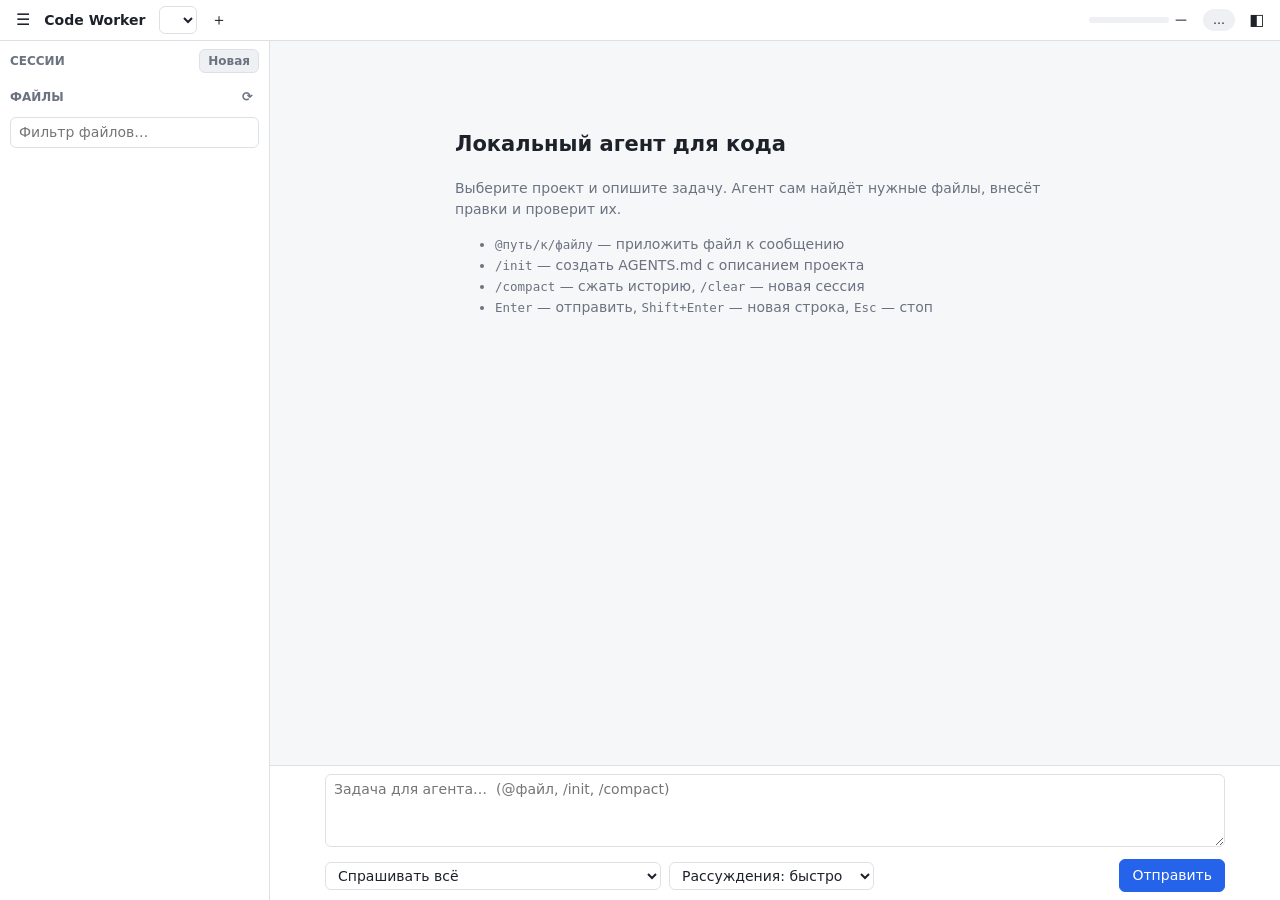
==== static/index.html @ e2dea274 "Rebuild as a Claude-Code-like web agent on gpt-oss-20b Replace the Flask ZIP-rework flow with a Fast" ====
<!doctype html>
<html lang="ru">
<head>
<meta charset="utf-8">
<meta name="viewport" content="width=device-width, initial-scale=1">
<title>Code Worker</title>
<link rel="icon" href="data:image/svg+xml,<svg xmlns='http://www.w3.org/2000/svg' viewBox='0 0 16 16'><text y='13' font-size='13'>⌘</text></svg>">
<link rel="stylesheet" href="/static/style.css">
</head>
<body>
<header class="top">
  <button class="icon-btn" id="toggleSide" title="Панель">☰</button>
  <span class="brand">Code Worker</span>
  <select id="projectSel" title="Проект"></select>
  <button class="icon-btn" id="addProject" title="Добавить проект">＋</button>
  <span class="spacer"></span>
  <span id="ctxMeter" class="meter" title="Заполнение контекста"><span class="bar"><i></i></span><b>—</b></span>
  <span id="speed" class="muted small"></span>
  <span id="modelPill" class="pill">…</span>
  <button class="icon-btn" id="togglePanel" title="Изменения и файлы">◧</button>
</header>

<div class="layout">
  <aside id="side">
    <div class="side-head">
      <span>Сессии</span>
      <button class="btn small" id="newSession">Новая</button>
    </div>
    <ul id="sessions" class="list"></ul>
    <div class="side-head">
      <span>Файлы</span>
      <button class="icon-btn small" id="refreshFiles" title="Обновить">⟳</button>
    </div>
    <input id="fileFilter" class="filter" placeholder="Фильтр файлов…">
    <div id="tree" class="tree"></div>
  </aside>

  <main>
    <div id="transcript" class="transcript">
      <div class="empty" id="emptyState">
        <h2>Локальный агент для кода</h2>
        <p>Выберите проект и опишите задачу. Агент сам найдёт нужные файлы, внесёт правки и проверит их.</p>
        <ul>
          <li><code>@путь/к/файлу</code> — приложить файл к сообщению</li>
          <li><code>/init</code> — создать AGENTS.md с описанием проекта</li>
          <li><code>/compact</code> — сжать историю, <code>/clear</code> — новая сессия</li>
          <li><kbd>Enter</kbd> — отправить, <kbd>Shift+Enter</kbd> — новая строка, <kbd>Esc</kbd> — стоп</li>
        </ul>
      </div>
    </div>
    <div class="composer">
      <div id="mentionBox" class="mention hidden"></div>
      <textarea id="input" rows="3" placeholder="Задача для агента…  (@файл, /init, /compact)"></textarea>
      <div class="composer-bar">
        <select id="modeSel" title="Подтверждения">
          <option value="ask">Спрашивать всё</option>
          <option value="edits">Правки — авто, команды — спрашивать</option>
          <option value="auto">Полный автомат</option>
        </select>
        <select id="effortSel" title="Глубина рассуждений">
          <option value="low">Рассуждения: быстро</option>
          <option value="medium">Рассуждения: средне</option>
          <option value="high">Рассуждения: глубоко</option>
        </select>
        <span class="spacer"></span>
        <span id="runState" class="muted small"></span>
        <button class="btn primary" id="sendBtn">Отправить</button>
      </div>
    </div>
  </main>

  <section id="panel" class="panel hidden">
    <div class="tabs">
      <button data-tab="changes" class="active">Изменения</button>
      <button data-tab="file">Файл</button>
      <span class="spacer"></span>
      <button class="icon-btn small" id="panelRefresh" title="Обновить">⟳</button>
    </div>
    <div id="tab-changes" class="tab-body"></div>
    <div id="tab-file" class="tab-body hidden"></div>
  </section>
</div>

<dialog id="projectDlg">
  <form method="dialog" id="projectForm">
    <h3>Добавить проект</h3>
    <label>Локальная папка<input name="path" placeholder="D:\projects\my_app"></label>
    <div class="or">или клонировать git-репозиторий</div>
    <label>URL репозитория<input name="git_url" placeholder="https://github.com/user/repo"></label>
    <label>Ветка (необязательно)<input name="branch" placeholder="main"></label>
    <div class="dlg-err" id="projectErr"></div>
    <div class="dlg-bar">
      <button value="cancel" class="btn" formnovalidate>Отмена</button>
      <button value="ok" class="btn primary" id="projectOk">Добавить</button>
    </div>
  </form>
</dialog>

<dialog id="loginDlg">
  <form method="dialog" id="loginForm">
    <h3>Вход</h3>
    <label>Пароль<input name="password" type="password" autocomplete="current-password"></label>
    <div class="dlg-err" id="loginErr"></div>
    <div class="dlg-bar"><button class="btn primary">Войти</button></div>
  </form>
</dialog>

<script src="/static/app.js"></script>
</body>
</html>
---- static/style.css ----
:root {
  --bg: #f6f7f9; --bg2: #ffffff; --bg3: #eef0f3; --fg: #1d2129; --muted: #6b7280;
  --border: #dde1e6; --accent: #2563eb; --accent-fg: #fff; --ok: #15803d; --err: #b91c1c;
  --warn: #b45309; --add: #e6f6ea; --add-fg: #116329; --del: #fdecec; --del-fg: #a40e26;
  --code: #f1f3f5; --user: #e8f0fe;
  --mono: ui-monospace, "Cascadia Code", "JetBrains Mono", Consolas, monospace;
}
@media (prefers-color-scheme: dark) {
  :root {
    --bg: #15171c; --bg2: #1c1f26; --bg3: #252932; --fg: #e3e6eb; --muted: #8b93a1;
    --border: #2e333d; --accent: #4f8cff; --ok: #4ade80; --err: #f87171; --warn: #fbbf24;
    --add: #12301c; --add-fg: #7ee2a0; --del: #3a1518; --del-fg: #ff9aa5; --code: #232730; --user: #1f2a40;
  }
}
* { box-sizing: border-box; }
html, body { height: 100%; margin: 0; }
body { background: var(--bg); color: var(--fg); font: 14px/1.5 system-ui, -apple-system, "Segoe UI", sans-serif;
       display: flex; flex-direction: column; overflow: hidden; }
button, select, input, textarea { font: inherit; color: inherit; }
code, pre, kbd { font-family: var(--mono); font-size: 12.5px; }
.hidden { display: none !important; }
.spacer { flex: 1; }
.muted { color: var(--muted); }
.small { font-size: 12px; }

/* top bar */
.top { display: flex; align-items: center; gap: 8px; padding: 6px 10px; background: var(--bg2);
       border-bottom: 1px solid var(--border); flex-wrap: wrap; }
.brand { font-weight: 600; margin-right: 6px; }
#projectSel { max-width: 260px; }
select, input, textarea { background: var(--bg2); border: 1px solid var(--border); border-radius: 6px; padding: 4px 8px; }
.btn { background: var(--bg3); border: 1px solid var(--border); border-radius: 6px; padding: 5px 12px; cursor: pointer; }
.btn:hover { filter: brightness(0.97); }
.btn.primary { background: var(--accent); color: var(--accent-fg); border-color: var(--accent); }
.btn.danger { color: var(--err); }
.btn.small { padding: 2px 8px; font-size: 12px; }
.btn:disabled { opacity: .5; cursor: default; }
.icon-btn { background: none; border: none; cursor: pointer; padding: 2px 6px; border-radius: 6px; font-size: 16px; }
.icon-btn:hover { background: var(--bg3); }
.icon-btn.small { font-size: 13px; }
.pill { padding: 2px 10px; border-radius: 999px; background: var(--bg3); font-size: 12px; cursor: default; white-space: nowrap; }
.pill.ok::before, .pill.off::before, .pill.wait::before { content: "● "; }
.pill.ok::before { color: var(--ok); } .pill.off::before { color: var(--err); } .pill.wait::before { color: var(--warn); }
.pill.clickable { cursor: pointer; }
.meter { display: inline-flex; align-items: center; gap: 6px; font-size: 12px; color: var(--muted); }
.meter .bar { width: 80px; height: 6px; background: var(--bg3); border-radius: 3px; overflow: hidden; }
.meter i { display: block; height: 100%; width: 0; background: var(--accent); transition: width .3s; }
.meter.high i { background: var(--warn); }

/* layout */
.layout { flex: 1; display: flex; min-height: 0; }
aside { width: 270px; background: var(--bg2); border-right: 1px solid var(--border); display: flex; flex-direction: column; min-height: 0; }
.side-head { display: flex; justify-content: space-between; align-items: center; padding: 8px 10px 4px; font-weight: 600; font-size: 12px; text-transform: uppercase; color: var(--muted); }
.list { list-style: none; margin: 0; padding: 0 6px; max-height: 32%; overflow: auto; }
.list li { padding: 5px 8px; border-radius: 6px; cursor: pointer; display: flex; gap: 6px; align-items: center; }
.list li:hover { background: var(--bg3); }
.list li.active { background: var(--user); }
.list li .t { flex: 1; overflow: hidden; text-overflow: ellipsis; white-space: nowrap; }
.list li .x { visibility: hidden; color: var(--muted); }
.list li:hover .x { visibility: visible; }
.list li .dot { width: 7px; height: 7px; border-radius: 50%; background: var(--warn); animation: pulse 1s infinite; }
.filter { margin: 4px 10px; }
.tree { flex: 1; overflow: auto; padding: 0 6px 10px; font-size: 13px; }
.tree details > summary { list-style: none; cursor: pointer; padding: 1px 4px; border-radius: 4px; }
.tree details > summary::before { content: "▸ "; color: var(--muted); }
.tree details[open] > summary::before { content: "▾ "; }
.tree .f { padding: 1px 4px 1px 16px; cursor: pointer; border-radius: 4px; white-space: nowrap; overflow: hidden; text-overflow: ellipsis; }
.tree .f:hover, .tree summary:hover { background: var(--bg3); }
.tree details > div { padding-left: 12px; }

main { flex: 1; display: flex; flex-direction: column; min-width: 0; }
.transcript { flex: 1; overflow-y: auto; padding: 16px max(16px, calc((100% - 900px) / 2)); }
.empty { color: var(--muted); max-width: 640px; margin: 8vh auto; }
.empty h2 { color: var(--fg); font-weight: 600; }

/* items */
.item { margin: 8px 0; }
.user { background: var(--user); border-radius: 10px; padding: 8px 12px; white-space: pre-wrap; word-break: break-word; position: relative; }
.user .rw { position: absolute; top: 4px; right: 6px; font-size: 12px; opacity: 0; }
.user:hover .rw { opacity: 1; }
.reasoning { color: var(--muted); font-size: 13px; }
.reasoning summary { cursor: pointer; user-select: none; }
.reasoning .body { white-space: pre-wrap; border-left: 2px solid var(--border); padding-left: 10px; margin: 4px 0; max-height: 300px; overflow: auto; }
.text { word-break: break-word; }
.text p { margin: 6px 0; }
.text pre { background: var(--code); padding: 10px; border-radius: 6px; overflow: auto; }
.text code { background: var(--code); padding: 1px 4px; border-radius: 4px; }
.text pre code { background: none; padding: 0; }
.text table { border-collapse: collapse; } .text td, .text th { border: 1px solid var(--border); padding: 3px 8px; }
.text h1, .text h2, .text h3 { font-size: 1.1em; margin: 12px 0 6px; }
.tool { border: 1px solid var(--border); border-radius: 8px; background: var(--bg2); font-size: 13px; }
.tool > .head { display: flex; gap: 8px; align-items: center; padding: 5px 10px; cursor: pointer; }
.tool .name { font-family: var(--mono); font-weight: 600; }
.tool .arg { font-family: var(--mono); color: var(--muted); overflow: hidden; text-overflow: ellipsis; white-space: nowrap; flex: 1; }
.tool .st { font-size: 12px; white-space: nowrap; }
.tool .st.ok { color: var(--ok); } .tool .st.error, .tool .st.denied { color: var(--err); } .tool .st.running, .tool .st.approve { color: var(--warn); }
.tool .detail { border-top: 1px solid var(--border); padding: 6px 10px; }
.tool pre { margin: 0; white-space: pre-wrap; word-break: break-word; max-height: 360px; overflow: auto; }
.tool .approve-bar { display: flex; gap: 6px; padding: 6px 10px; border-top: 1px solid var(--border); background: var(--bg3); flex-wrap: wrap; align-items: center; }
.tool .approve-bar input { flex: 1; min-width: 160px; }
.diff { font-family: var(--mono); font-size: 12px; white-space: pre; overflow: auto; max-height: 420px; border-radius: 6px; background: var(--bg2); }
.diff div { padding: 0 8px; }
.diff .a { background: var(--add); color: var(--add-fg); } .diff .d { background: var(--del); color: var(--del-fg); }
.diff .h { color: var(--accent); }
.notice { font-size: 13px; padding: 4px 10px; border-radius: 6px; background: var(--bg3); }
.notice.error { color: var(--err); } .notice.warn { color: var(--warn); }
.notice details { margin-top: 4px; white-space: pre-wrap; }
.cursor::after { content: "▍"; animation: pulse 1s infinite; color: var(--accent); }
@keyframes pulse { 50% { opacity: .3; } }

/* composer */
.composer { border-top: 1px solid var(--border); background: var(--bg2); padding: 8px max(12px, calc((100% - 900px) / 2)); position: relative; }
.composer textarea { width: 100%; resize: vertical; min-height: 64px; max-height: 40vh; }
.composer-bar { display: flex; gap: 8px; align-items: center; margin-top: 6px; flex-wrap: wrap; }
.mention { position: absolute; bottom: 100%; left: 12px; right: 12px; max-height: 220px; overflow: auto; background: var(--bg2); border: 1px solid var(--border); border-radius: 8px; box-shadow: 0 4px 16px #0003; }
.mention div { padding: 4px 10px; cursor: pointer; font-family: var(--mono); font-size: 12.5px; }
.mention div.sel, .mention div:hover { background: var(--user); }

/* right panel */
.panel { width: min(46vw, 720px); border-left: 1px solid var(--border); background: var(--bg2); display: flex; flex-direction: column; min-width: 0; }
.tabs { display: flex; gap: 4px; padding: 6px; border-bottom: 1px solid var(--border); }
.tabs button { background: none; border: none; padding: 4px 10px; border-radius: 6px; cursor: pointer; }
.tabs button.active { background: var(--bg3); font-weight: 600; }
.tab-body { flex: 1; overflow: auto; padding: 8px; }
.change { margin-bottom: 12px; }
.change .ch { font-family: var(--mono); font-size: 13px; padding: 4px 0; display: flex; gap: 8px; }
.badge { font-size: 11px; padding: 0 6px; border-radius: 4px; background: var(--bg3); }
.badge.added { color: var(--ok); } .badge.deleted { color: var(--err); }
.code-view { font-family: var(--mono); font-size: 12.5px; white-space: pre; counter-reset: ln; }
.code-view div { padding-left: 0; }
.code-view div::before { counter-increment: ln; content: counter(ln); display: inline-block; width: 3.5em; color: var(--muted); text-align: right; margin-right: 12px; user-select: none; }

dialog { border: 1px solid var(--border); border-radius: 10px; background: var(--bg2); color: var(--fg); width: min(480px, 92vw); }
dialog::backdrop { background: #0006; }
dialog label { display: flex; flex-direction: column; gap: 4px; margin: 8px 0; font-size: 13px; }
dialog .or { text-align: center; color: var(--muted); font-size: 12px; margin: 10px 0; }
.dlg-bar { display: flex; justify-content: flex-end; gap: 8px; margin-top: 12px; }
.dlg-err { color: var(--err); font-size: 13px; min-height: 1em; }

@media (max-width: 800px) {
  aside { position: fixed; z-index: 5; top: 44px; bottom: 0; left: 0; box-shadow: 4px 0 16px #0004; }
  aside.collapsed { display: none; }
  .panel { position: fixed; z-index: 5; inset: 44px 0 0 0; width: auto; }
  #speed, .meter .bar { display: none; }
}
@media (min-width: 801px) { aside.collapsed { display: none; } }
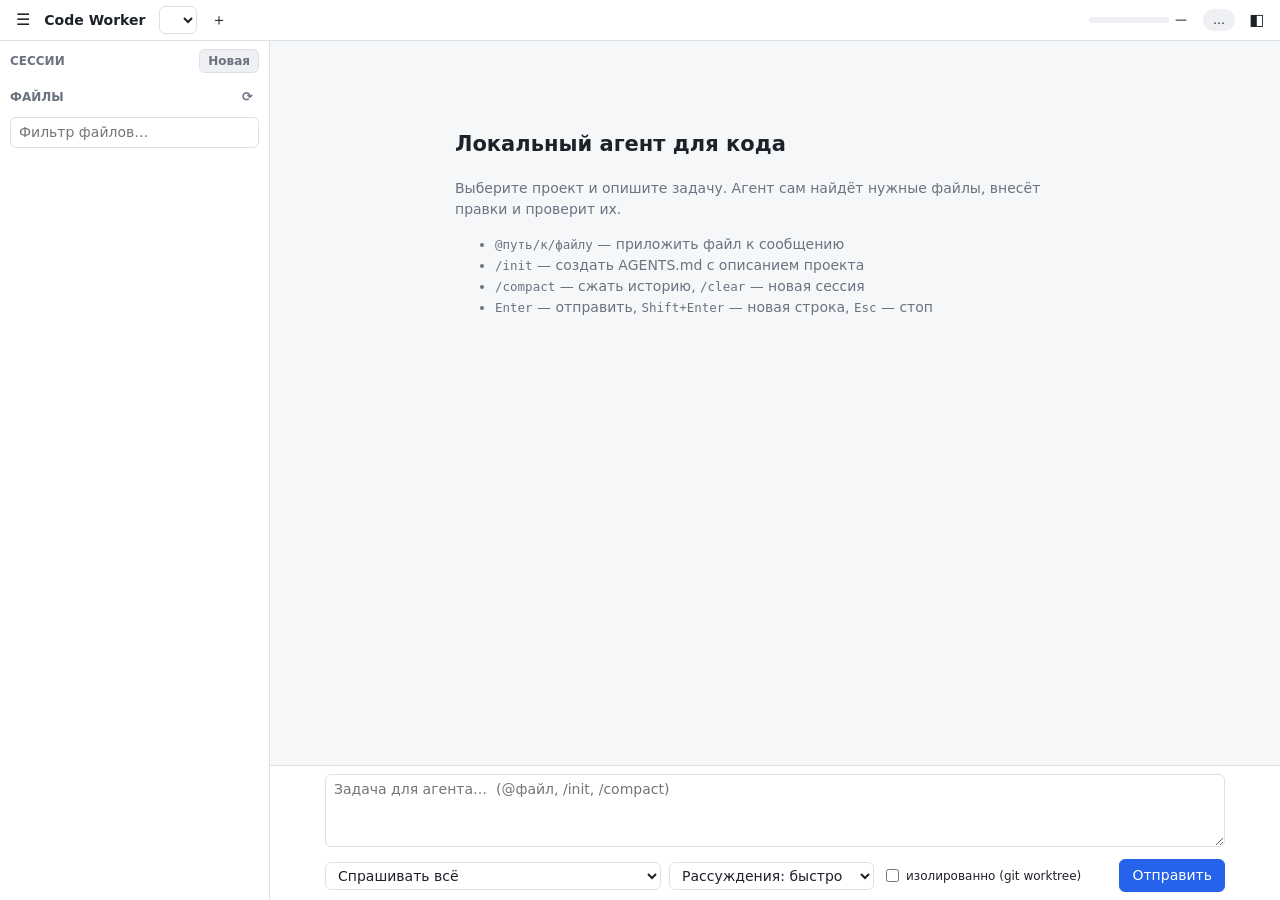
==== commit 2c422230: "Optional git worktree per session A checkbox in the composer creates new sessions in their own git w" ====
--- a/static/index.html
+++ b/static/index.html
@@ -62,6 +62,9 @@
           <option value="medium">Рассуждения: средне</option>
           <option value="high">Рассуждения: глубоко</option>
         </select>
+        <label class="chk small" title="Новая сессия работает в отдельном git worktree на своей ветке: рабочая копия проекта (и запущенные из неё сервисы) не меняется, пока вы не перенесёте изменения">
+          <input type="checkbox" id="worktreeChk"> изолированно (git worktree)</label>
+        <span id="wtPill" class="pill hidden" title="Сессия работает в изолированной копии"></span>
         <span class="spacer"></span>
         <span id="runState" class="muted small"></span>
         <button class="btn primary" id="sendBtn">Отправить</button>
--- a/static/style.css
+++ b/static/style.css
@@ -144,3 +144,23 @@
   #speed, .meter .bar { display: none; }
 }
 @media (min-width: 801px) { aside.collapsed { display: none; } }
+
+/* план агента */
+.plan{border:1px solid var(--border);border-radius:8px;background:var(--bg2);padding:6px 12px;font-size:13px}
+.plan .ph{font-weight:600;color:var(--muted)}
+.plan ol{margin:4px 0;padding-left:20px}
+.plan li{margin:2px 0}
+.plan .ic{display:inline-block;width:1.2em}
+.plan .st-done{color:var(--muted);text-decoration:line-through}
+.plan .st-doing{font-weight:600;color:var(--accent)}
+.plan .st-failed{color:var(--err)}
+.plan .st-done .ic{color:var(--ok)}
+
+/* карточка подтверждения git_commit */
+.gitcard{display:flex;flex-direction:column;gap:6px;font-size:13px}
+.gitcard .gc-text{white-space:pre-wrap;padding-left:8px;border-left:2px solid var(--border)}
+.gitcard .gc-stat{margin:2px 0;font-size:12px;max-height:200px;overflow:auto}
+.gitcard .gc-warn{color:var(--warn);font-weight:600}
+
+.chk { display: inline-flex; align-items: center; gap: 4px; cursor: pointer; user-select: none; }
+.pill.hidden { display: none; }
